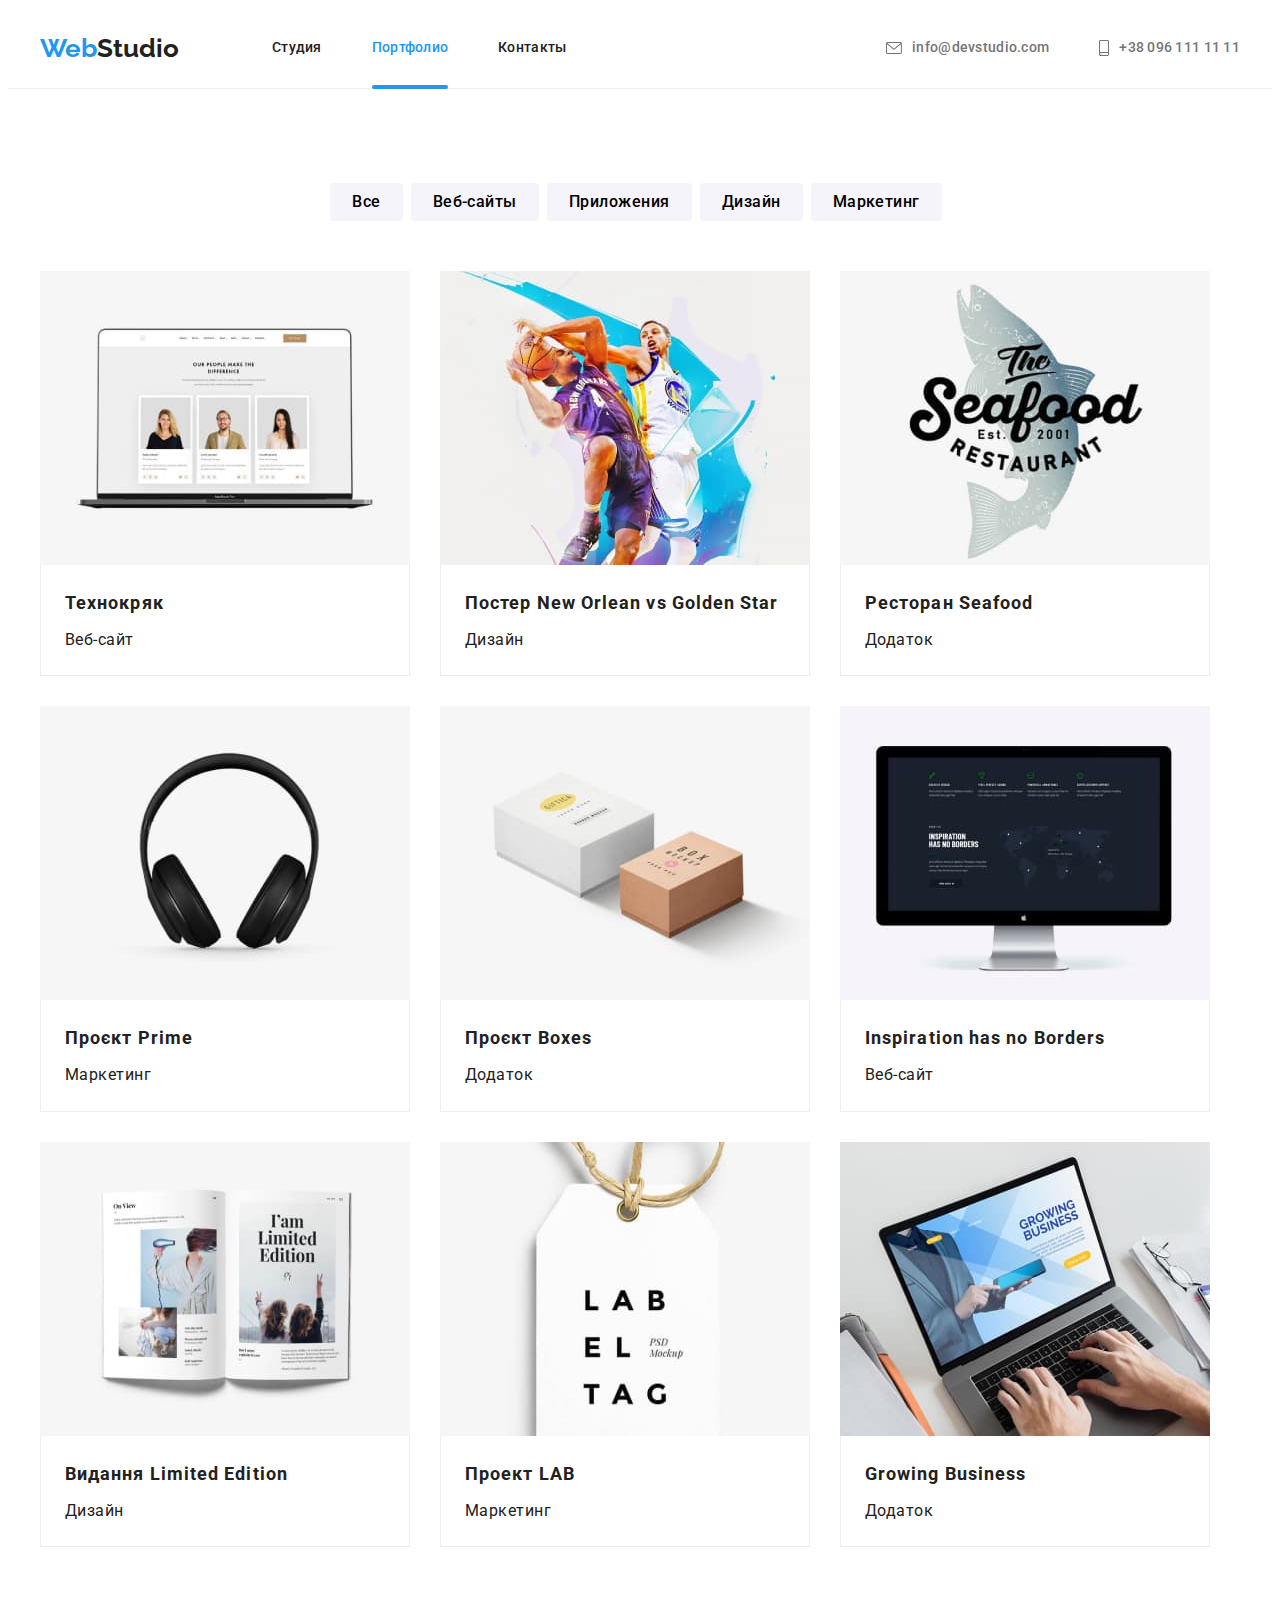
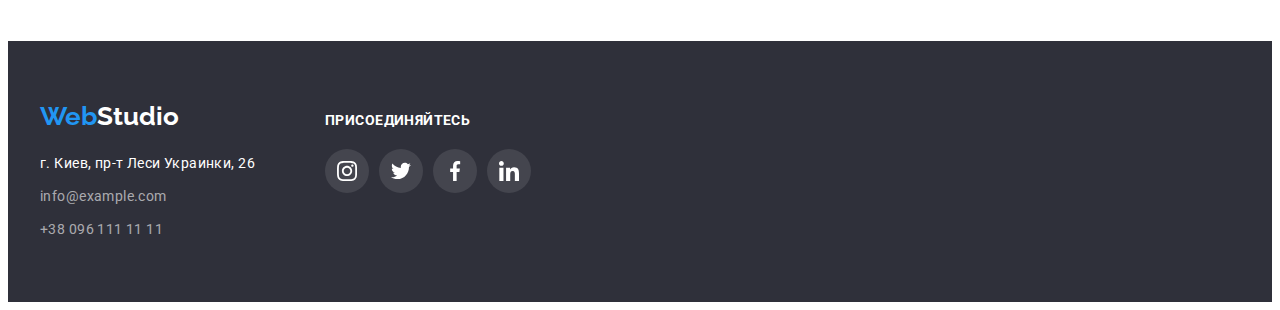
==== portfolio.html @ 3e4b08e8 "homework-5" ====
<!DOCTYPE html>
<html lang="en">
  <head>
    <meta charset="UTF-8" />
    <meta http-equiv="X-UA-Compatible" content="IE=edge" />
    <meta name="viewport" content="width=device-width, initial-scale=1.0" />
    <title>Portfolio</title>

    <link rel="preconnect" href="https://fonts.googleapis.com" />
    <link rel="preconnect" href="https://fonts.gstatic.com" crossorigin />
    <link
      href="https://fonts.googleapis.com/css2?family=Raleway:wght@700&family=Roboto:wght@400;500;700;900&display=swap"
      rel="stylesheet"
    />

    <link rel="stylesheet" href="./css/styles.css" />
  </head>
  <body>
    <header class="head header">
      <div class="container">
        <div class="header-inner">
          <nav class="head-nav">
            <a class="logo-link" href="./index.html"> Web<span>Studio</span> </a>

            <ul class="nav-menu">
              <li class="nav-menu-item"><a class="nav-menu-link" href="./index.html">Студия</a></li>
              <li class="nav-menu-item">
                <a class="nav-menu-link liner" href="./portfolio.html">Портфолио</a>
              </li>
              <li class="nav-menu-item"><a class="nav-menu-link" href="">Контакты</a></li>
            </ul>
          </nav>

          <ul class="contacts">
            <li class="item-contacts icon-header">
                            <a class="address-link" href="info@devstudio.com">
                <svg class="icon-contact mailto" width="16" height="12">
                <use href="./img/icons.svg.svg#icon-mailto"></use>
              </svg>
                info@devstudio.com</a>
            </li>
            <li class="item-contacts icon-header">
                           <a class="address-link" href="+380961111111">
                <svg class="icon-contact tel" width="10" height="16">
                <use href="./img/icons.svg.svg#icon-tel"></use>
              </svg>
                +38 096 111 11 11</a>
            </li>
          </ul>
        </div>
      </div>
    </header>

    <main>
      <section class="section">
        <div class="container">
          <ul class="btn-main-nav">
            <li class="nav-menu-btn"><button class="btn-nav">Все</button></li>
            <li class="nav-menu-btn"><button class="btn-nav">Веб-сайты</button></li>
            <li class="nav-menu-btn"><button class="btn-nav">Приложения</button></li>
            <li class="nav-menu-btn"><button class="btn-nav">Дизайн</button></li>
            <li class="nav-menu-btn"><button class="btn-nav">Маркетинг</button></li>
          </ul>

              <main>
   

          <ul class="projects list">
            <li class="project">
              <a href="" class="project-link">
                <div class="text-block-image">
                  <img
                    class="img text-img"
                    src="./img/img.jpg"
                    alt="laptop"
                    width="370"
                    height="294"
                  />
                  <div class="project-text-block">
                    <p class="project-text">
                      Ресурс пропонує комплексні пропозиції з різним рівнем функціоналу та сервісів.
                      Все це дозволить відвідувачу отримати вичерпні відомості про компанію чи
                      приватну особу.
                    </p>
                  </div>
                </div>
                <div class="down-border">
                  <h2 class="project-name">Технокряк</h2>
                  <p class="project-technology">Веб-сайт</p>
                </div>
              </a>
            </li>
            <li class="project">
              <a href="" class="project-link"
                ><div class="text-block-image">
                  <img
                    class="img"
                    src="./img/img-1.jpg"
                    alt="basketball poster"
                    width="370"
                    height="294"
                  />
                  <div class="project-text-block">
                    <p class="project-text">
                      Ресурс пропонує комплексні пропозиції з різним рівнем функціоналу та сервісів.
                      Все це дозволить відвідувачу отримати вичерпні відомості про компанію чи
                      приватну особу.
                    </p>
                  </div>
                </div>
                <div class="down-border">
                  <h2 class="project-name">Постер New Orlean vs Golden Star</h2>
                  <p class="project-technology">Дизайн</p>
                </div></a
              >
            </li>
            <li class="project">
              <a href="" class="project-link">
                <div class="text-block-image">
                  <img
                    class="img"
                    src="./img/img-2.jpg"
                    alt="fish"
                    width="370"
                    height="294"
                  />
                  <div class="project-text-block">
                    <p class="project-text">
                      Ресурс пропонує комплексні пропозиції з різним рівнем функціоналу та сервісів.
                      Все це дозволить відвідувачу отримати вичерпні відомості про компанію чи
                      приватну особу.
                    </p>
                  </div>
                </div>
                <div class="down-border">
                  <h2 class="project-name">Ресторан Seafood</h2>
                  <p class="project-technology">Додаток</p>
                </div>
              </a>
            </li>
            <li class="project">
              <a href="" class="project-link"
                ><div class="text-block-image">
                  <img
                    class="img"
                    src="./img/img-3.jpg"
                    alt="headphones"
                    width="370"
                    height="294"
                  />
                  <div class="project-text-block">
                    <p class="project-text">
                      Ресурс пропонує комплексні пропозиції з різним рівнем функціоналу та сервісів.
                      Все це дозволить відвідувачу отримати вичерпні відомості про компанію чи
                      приватну особу.
                    </p>
                  </div>
                </div>
                <div class="down-border">
                  <h2 class="project-name">Проєкт Prime</h2>
                  <p class="project-technology">Маркетинг</p>
                </div></a
              >
            </li>
            <li class="project">
              <a href="" class="project-link"
                ><div class="text-block-image">
                  <img
                    class="img"
                    src="./img/img-4.jpg"
                    alt="boxes"
                    width="370"
                    height="294"
                  />
                  <div class="project-text-block">
                    <p class="project-text">
                      Ресурс пропонує комплексні пропозиції з різним рівнем функціоналу та сервісів.
                      Все це дозволить відвідувачу отримати вичерпні відомості про компанію чи
                      приватну особу.
                    </p>
                  </div>
                </div>
                <div class="down-border">
                  <h2 class="project-name">Проєкт Boxes</h2>
                  <p class="project-technology">Додаток</p>
                </div>
              </a>
            </li>
            <li class="project">
              <a href="" class="project-link"
                ><div class="text-block-image">
                  <img
                    class="img"
                    src="./img/img-5.jpg"
                    alt="computer"
                    width="370"
                    height="294"
                  />
                  <div class="project-text-block">
                    <p class="project-text">
                      Ресурс пропонує комплексні пропозиції з різним рівнем функціоналу та сервісів.
                      Все це дозволить відвідувачу отримати вичерпні відомості про компанію чи
                      приватну особу.
                    </p>
                  </div>
                </div>
                <div class="down-border">
                  <h2 class="project-name">Inspiration has no Borders</h2>
                  <p class="project-technology">Веб-сайт</p>
                </div></a
              >
            </li>
            <li class="project">
              <a href="" class="project-link"
                ><div class="text-block-image">
                  <img
                    class="img"
                    src="./img/img-6.jpg"
                    alt="book"
                    width="370"
                    height="294"
                  />
                  <div class="project-text-block">
                    <p class="project-text">
                      Ресурс пропонує комплексні пропозиції з різним рівнем функціоналу та сервісів.
                      Все це дозволить відвідувачу отримати вичерпні відомості про компанію чи
                      приватну особу.
                    </p>
                  </div>
                </div>
                <div class="down-border">
                  <h2 class="project-name">Видання Limited Edition</h2>
                  <p class="project-technology">Дизайн</p>
                </div></a
              >
            </li>
            <li class="project">
              <a href="" class="project-link"
                ><div class="text-block-image">
                  <img
                    class="img"
                    src="./img/img-7.jpg"
                    alt="label"
                    width="370"
                    height="294"
                  />
                  <div class="project-text-block">
                    <p class="project-text">
                      Ресурс пропонує комплексні пропозиції з різним рівнем функціоналу та сервісів.
                      Все це дозволить відвідувачу отримати вичерпні відомості про компанію чи
                      приватну особу.
                    </p>
                  </div>
                </div>
                <div class="down-border">
                  <h2 class="project-name">Проект LAB</h2>
                  <p class="project-technology">Маркетинг</p>
                </div></a
              >
            </li>
            <li class="project">
              <a href="" class="project-link"
                ><div class="text-block-image">
                  <img
                    class="img"
                    src="./img/img-8.jpg"
                    alt="laptop"
                    width="370"
                    height="294"
                  />
                  <div class="project-text-block">
                    <p class="project-text">
                      Ресурс пропонує комплексні пропозиції з різним рівнем функціоналу та сервісів.
                      Все це дозволить відвідувачу отримати вичерпні відомості про компанію чи
                      приватну особу.
                    </p>
                  </div>
                </div>
                <div class="down-border">
                  <h2 class="project-name">Growing Business</h2>
                  <p class="project-technology">Додаток</p>
                </div></a
              >
            </li>
          </ul>
        </div>
      </section>
    </main>

    <footer class="footer">
      <div class="container flex-footer">
        <div class="footer-box">
          <a class="logo-link-footer" href="./index.html"> Web<span>Studio</span> </a>
          <address>
            <ul class="cont-footer">
              <li class="cont-item">
                <a
                  class="address-link-footer"
                  href="https://bit.ly/3pXMvUd"
                  target="_blank"
                  rel="noopener noreferrer"
                >
                  <span>г. Киев, пр-т Леси Украинки, 26</span>
                </a>
              </li>
              <li class="cont-item">
                <a class="address-link-footer" href="info@example.com">info@example.com</a>
              </li>
              <li class="cont-item">
                <a class="address-link-footer" href="tel:+380961111111">+38 096 111 11 11</a>                             
              </li>
            </ul>

            
          </address>
        </div>
        <div class="footer-soc-media">
              <h3 class="title-h3 icon-title">ПРИСОЕДИНЯЙТЕСЬ</h3>
              <ul class="icon-list-footer">
                   <li class="soc-med-item footer-icon-item">
                      <a href="#" class="social-media-link icon-footer">
                        <svg class="footeer-icon" width="20" height="20">
                          <use href="./img/icons.svg.svg#icon-instagram"></use>
                        </svg>
                      </a>
                    </li>
                    <li class="soc-med-item">
                      <a href="#" class="social-media-link icon-footer">
                        <svg class="footeer-icon" width="20" height="20">
                          <use href="./img/icons.svg.svg#icon-twitter"></use>
                        </svg>
                      </a>
                    </li>
                    <li class="soc-med-item">
                      <a href="#" class="social-media-link icon-footer">
                        <svg class="footeer-icon" width="20" height="20">
                          <use href="./img/icons.svg.svg#icon-facebook""></use>
                        </svg>
                      </a>
                    </li>
                    <li class="soc-med-item">
                      <a href="#" class="social-media-link icon-footer">
                        <svg class="footeer-icon" width="20" height="20">
                          <use href="./img/icons.svg.svg#icon-linkedin"></use>
                        </svg>
                      </a>
                    </li>
              </ul>
           
                  </div>
      </div>
    </footer>
  </body>
</html>
---- css/styles.css ----
:root {
  --accent-color: #2196f3;
  --text-color: #212121;
  --font-family-primary: 'Roboto', sans-serif;
  --white-color: #ffffff;
  --color-icon: #afb1b8;
  --cubic-bezier: cubic-bezier(0.4, 0, 0.2, 1);
}

body {
  font-family: 'Roboto';
}

p,
h1,
h2,
h3,
h4,
h5,
h6 {
  margin: 0;
}

ul {
  list-style: none;
  padding: 0;
  margin: 0;
}
.container {
  width: 1200px;
  padding-left: 15px;
  padding-right: 15px;
  margin: 0 auto;
}
.section {
  padding-top: 94px;
  padding-bottom: 94px;
}
.header-inner {
  display: flex;
}
.head-nav {
  display: flex;
  align-items: center;
}
/* logo  */
.logo-link {
  color: var(--accent-color);
  font-family: 'Raleway';
  font-size: 26px;
  font-weight: 700;
  line-height: 1.19;
  text-decoration: none;
  margin-right: 93px;
}
.logo-link > span {
  color: var(--text-color);
  font-family: 'Raleway';
  font-size: 26px;
  font-weight: 700;
  line-height: 1.19;
  text-decoration: none;
}
/* nav menu header */
.nav-menu {
  display: flex;
  align-items: center;
  margin: 0;
}
.nav-menu-item {
  margin-right: 50px;
}
.nav-menu-item:last-child {
  margin-right: 0;
}
.nav-menu-link {
  padding-top: 32px;
  padding-bottom: 32px;

  position: relative;
  display: block;

  color: var(--text-color);
  text-decoration: none;
  font-weight: 500;
  font-size: 14px;
  line-height: 1.14;
  letter-spacing: 0.02em;

  transition: color 250ms var(--cubic-bezier);
}
.nav-menu-link:hover {
  color: var(--accent-color);
  font-weight: 500;
  font-size: 14px;
  line-height: 1.14;
  letter-spacing: 0.02em;
  text-decoration: none;
}
.nav-menu-link:focus {
  color: var(--accent-color);
  font-weight: 500;
  font-size: 14px;
  line-height: 1.14;
  letter-spacing: 0.02em;
  text-decoration: none;
}

.nav-menu-link.liner::after {
  content: '';
  width: 100%;
  height: 4px;
  background: var(--accent-color);
  border-radius: 2px;
  position: absolute;
  display: block;
  left: 0;
  bottom: -1px;
}
.nav-menu-link.liner {
  color: var(--accent-color);
}

.contacts {
  display: flex;
  align-items: center;
  margin-left: auto;
}
.item-contacts {
  margin-right: 50px;
}
.item-contacts:last-child {
  margin-right: 0px;
}
.icon-header {
  display: flex;
  align-items: center;
  gap: 10px;
}
.icon-contact {
  fill: #757575;
}
.address-link {
  color: #757575;
  font-style: normal;
  font-weight: 500;
  font-size: 14px;
  line-height: 1.14;
  letter-spacing: 0.02em;
  text-decoration: none;

  display: flex;
  align-items: center;
  justify-content: center;
  gap: 10px;
}
.address-link:hover {
  color: var(--accent-color);
  font-style: normal;
  font-weight: 500;
  font-size: 14px;
  line-height: 1.14;
  letter-spacing: 0.02em;
  text-decoration: none;
}
.address-link:focus {
  color: var(--accent-color);
  font-style: normal;
  font-weight: 500;
  font-size: 14px;
  line-height: 1.14;
  letter-spacing: 0.02em;
}
.address-link:hover .icon-contact {
  fill: var(--accent-color);
}
.address-link:focus .icon-contact {
  fill: var(--accent-color);
}

/* Hero-section */
.hero-section {
  background-image: linear-gradient(rgba(47, 48, 58, 0.4), rgba(47, 48, 58, 0.4)),
    url(../img/hero-img.jpg);
  min-width: 1200px;
  max-width: 1600px;
  margin: auto;
  padding-top: 200px;
  padding-bottom: 200px;
  margin-top: 0;
  text-align: center;
}
.hero-title {
  color: #ffffff;
  max-width: 696px;
  margin: 0 auto 30px;
  font-family: 'Roboto';
  font-weight: 900;
  font-size: 44px;
  line-height: 1.36;
  letter-spacing: 0.06em;
}
.hero-btn {
  color: #ffffff;
  background-color: var(--accent-color);
  box-shadow: 0px 4px 4px rgba(0, 0, 0, 0.15);
  font-size: 16px;
  font-weight: 700;
  line-height: 1.87;
  letter-spacing: 0.06em;
  border: 0px;
  text-align: center;
  border-radius: 4px;
  padding: 10px 32px 10px 32px;
  cursor: pointer;
}

.title-h2-none {
  display: none;
}

/* Txt-block */
.icon-container {
  max-width: 270px;
  height: 120px;
  display: flex;
  margin-bottom: 30px;
  border-radius: 4px;
  background-color: #f5f4fa;
  justify-content: center;
  align-items: center;
}
.icon-item {
  justify-content: center;
}
.txt-block {
  display: flex;
}
.text-card {
  width: 270px;
  margin-right: 30px;
  color: #757575;
  font-size: 16px;
  font-weight: 400;
  line-height: 1.18;
  letter-spacing: 0.03em;
}

.title-h3 {
  color: var(--text-color);
  font-size: 14px;
  font-weight: 700;
  line-height: 1.14;
  letter-spacing: 0.03em;
  margin-bottom: 10px;
}
.paragraph {
  color: #757575;
  font-size: 14px;
  font-weight: 400;
  line-height: 1.71;
  letter-spacing: 0.03em;
}

/* Чем мы занимаемся */
.works-section {
  padding-top: 0;
}
.section__info-card {
  background-color: #f5f4fa;
}
.section-title {
  color: var(--text-color);
  font-size: 36px;
  font-weight: 700;
  line-height: 1.17;
  letter-spacing: 0.03em;
  text-align: center;

  margin-bottom: 50px;
}
.list-image {
  display: flex;
  margin-top: 30px;
  padding: 0;
}
.item-img {
  margin-right: 30px;
}
.item-img:last-child {
  margin-right: 0;
}
.img {
  display: block;
  min-width: 100%;
  height: auto;
}
.text-work {
  position: absolute;

  display: flex;
  align-items: center;
  justify-content: center;

  bottom: 0;
  left: 0;

  font-weight: 700;
  font-size: 14px;
  line-height: calc(16 / 14);

  letter-spacing: 0.03em;
  text-transform: uppercase;

  color: var(--white-color);

  height: 70px;
  width: 100%;
  background: rgba(47, 48, 58, 0.8);
}
.work-container {
  position: relative;
  display: flex;
  align-items: center;
  justify-content: center;
}

/* Нашаа команда */
.card {
  display: flex;
}
.info__card {
  background-color: #fff;
  margin-right: 30px;
  box-shadow: 0px 1px 3px rgba(0, 0, 0, 0.12), 0px 1px 1px rgba(0, 0, 0, 0.14),
    0px 2px 1px rgba(0, 0, 0, 0.2);
  border-radius: 0px 0px 4px 4px;
  text-align: center;
}
.info__card:last-child {
  margin-right: 0;
}
.txt-container {
  padding: 30px 30px;
}
.txt-card {
  margin-bottom: 16px;
}
.social-media-list {
  display: flex;
  justify-content: center;
  align-items: center;
  gap: 10px;
}
.social-media-link {
  width: 44px;
  height: 44px;
  background-color: var(--white-color);
  border-radius: 50%;

  display: flex;
  align-items: center;
  justify-content: center;
  cursor: pointer;
  fill: #afb1b8;
}
.social-media-link:hover,
.social-media-link:focus {
  background-color: var(--accent-color);
  fill: var(--white-color);
}
.social-media-link:hover .soc-med-icon,
.social-media-link:focus .soc-media-icon {
  fill: var(--white-color);
}
.soc-med-icon {
  fill: carrentColor;
}

/* Постоянные клиенты */
.list-logo {
  display: flex;
  justify-content: center;
  align-items: center;
}
.logo-item {
  margin-right: 30px;
}
.logo-item:last-child {
  margin-right: 0;
}
.icon-logo {
  width: 106px;
  height: 60px;
  fill: #afb1b8;
}
.logo-client {
  display: flex;
  justify-content: center;
  align-items: center;
  gap: 30px;

  width: 170px;
  height: 92px;
  border: 1px solid #afb1b8;
  border-radius: 4px;
}
.logo-client:hover,
.logo-client:focus {
  border: 1px solid var(--accent-color);
}
.logo-client:hover .icon-logo,
.logo-client:focus .icon-logo {
  fill: var(--accent-color);
}

/* footer */
.footer {
  background-color: #2f303a;
  padding-top: 60px;
  padding-bottom: 60px;
}
.logo-link-footer {
  color: var(--accent-color);
  font-family: 'Raleway';
  font-size: 26px;
  font-weight: 700;
  line-height: 1.19;
  text-decoration: none;
  margin-bottom: 20px;
}
.logo-link-footer > span {
  color: #ffffff;
  font-family: 'Raleway';
  font-size: 26px;
  font-weight: 700;
  line-height: 1.19;
  text-decoration: none;
}
.cont-footer {
  margin-top: 20px;
  margin-bottom: 0;
}
.cont-item {
  margin-bottom: 9px;
}
.cont-item:last-child {
  margin-bottom: 0px;
}
.address-link-footer {
  color: rgba(255, 255, 255, 0.6);
  font-style: normal;
  font-size: 14px;
  font-weight: 400;
  line-height: 1.71;
  letter-spacing: 0.03em;
  text-decoration: none;
}
.address-link-footer > span {
  color: #ffffff;
  font-weight: 400;
  font-size: 14px;
  line-height: 1.71;
  letter-spacing: 0.03em;
  text-decoration: none;
}

.icon-footer {
  background: rgba(255, 255, 255, 0.1);
}
.footer-soc-media {
  gap: 10px;
  align-items: baseline;
  margin-left: 70px;
}
.icon-title {
  color: #fff;
  font-size: 14px;
  font-style: normal;
  text-align: center;
  margin-bottom: 20px;
  text-align: left;
}
.footeer-icon {
  fill: var(--white-color);
}
.icon-list-footer {
  display: flex;
  align-items: center;
  justify-content: center;
  gap: 10px;
}
.flex-footer {
  display: flex;
  align-items: baseline;
}

/* Portfolio.html */
.header {
  display: flex;
  border-bottom: 1px solid #ececec;
}
.btn-main-nav {
  display: flex;
  align-items: center;
  justify-content: center;
  margin-bottom: 50px;
  margin-right: 8px;
}
.btn-main-nav:last-child {
  margin-right: 0;
}
.nav-menu-btn {
  margin-right: 8px;
}
.nav-menu-btn:last-child {
  margin-right: 0;
}
.btn-nav {
  font-family: var(--font-family-primary);
  background-color: #f5f4fa;
  padding: 6px 22px;
  font-size: 16px;
  font-weight: 500;
  line-height: 1.62;
  letter-spacing: 0.03em;
  border-radius: 4px;
  border: none;
}
.btn-nav:hover {
  color: #ffffff;
  background-color: var(--accent-color);
  font-weight: 500;
  font-size: 16px;
  line-height: 1.62;
  letter-spacing: 0.03em;
  box-shadow: 0px 3px 1px rgba(0, 0, 0, 0.1), 0px 1px 2px rgba(0, 0, 0, 0.08),
    0px 2px 2px rgba(0, 0, 0, 0.12);
  border-radius: 4px;
}
.btn-nav:focus {
  color: #ffffff;
  background-color: var(--accent-color);
  font-weight: 500;
  font-size: 16px;
  line-height: 1.62;
  letter-spacing: 0.03em;
  box-shadow: 0px 3px 1px rgba(0, 0, 0, 0.1), 0px 1px 2px rgba(0, 0, 0, 0.08),
    0px 2px 2px rgba(0, 0, 0, 0.12);
  border-radius: 4px;
}
.projects.list {
  display: flex;
  flex-wrap: wrap;
}
.project {
  width: 370px;
  margin-right: 30px;
  margin-bottom: 30px;
}
.project-link {
  text-decoration: none;
  display: block;
  transition: box-shadow 250ms var(--cubic-bezier);
}
.project-link:hover,
.project-link:focus {
  box-shadow: 0px 1px 1px rgba(0, 0, 0, 0.12), 0px 4px 4px rgba(0, 0, 0, 0.06),
    1px 4px 6px rgba(0, 0, 0, 0.16);
}
.text-block-image {
  position: relative;
  overflow: hidden;
}
.project-text-block {
  display: flex;
  position: absolute;
  background-color: rgba(33, 150, 243, 0.9);
  color: #fff;
  top: 0;
  left: 0;
  align-items: center;
  justify-content: center;
  width: 100%;
  height: 294px;
  transform: translateY(101%);
  transition: transform 250ms var(--cubic-bezier);
}
.project-text {
  max-width: 322px;

  font-size: 18px;
  line-height: calc(28 / 18);

  letter-spacing: 0.03em;

  color: var(--primary-white-color);
}
.project-link:hover .project-text-block,
.project-link:focus .project-text-block {
  transform: translateY(0);
}
.down-border {
  border-bottom: 1px solid #eeeeee;
  border-right: 1px solid #eeeeee;
  border-left: 1px solid #eeeeee;

  padding-top: 20px;
  padding-left: 24px;
  padding-bottom: 20px;
  padding-right: 24px;

  text-decoration: none;
}
.project:nth-child(3n) {
  margin-right: 0px;
}
.project:nth-last-child(-n + 3) {
  margin-bottom: 0px;
}
.project-name {
  color: var(--text-color);
  text-decoration: none;

  font-size: 18px;
  line-height: 2;

  letter-spacing: 0.06em;
}
.project-technology {
  text-decoration: none;
  margin-top: 4px;
  font-size: 16px;
  line-height: 1.9;
  letter-spacing: 0.03em;
  color: var(--text-color);
}

/* modal */
.backdrop {
  position: fixed;
  top: 0;
  left: 0;
  width: 100%;
  height: 100%;
  background-color: rgba(0, 0, 0, 0.2);
  opacity: 1;
  transition: opacity 250ms var(--cubic-bezier), visibility 250ms var(--cubic-bezier);
}
.backdrop.is-hidden {
  visibility: hidden;
  opacity: 0;
  pointer-events: none;
}
.backdrop.is-hidden .modal {
  transform: translate(-50%, -50%) scale(1.2);
}
.modal {
  position: absolute;
  top: 50%;
  left: 50%;
  display: flex;
  justify-content: flex-end;
  align-items: flex-start;
  width: 528px;
  height: 581px;
  background: var(--white-color);
  box-shadow: 0px 1px 3px rgba(0, 0, 0, 0.12), 0px 1px 1px rgba(0, 0, 0, 0.14),
    0px 2px 1px rgba(0, 0, 0, 0.2);
  border-radius: 4px;
  transform: translate(-50%, -50%) scale(1);
  transition: transform 250ms var(--cubic-bezier);
}

.modal-button-close {
  display: flex;

  justify-content: center;
  align-items: center;

  width: 30px;
  height: 30px;

  background: #ffffff;
  border: 1px solid rgba(0, 0, 0, 0.1);
  border-radius: 50%;

  padding: 0;
  margin-right: 8px;
  margin-top: 8px;

  cursor: pointer;
}
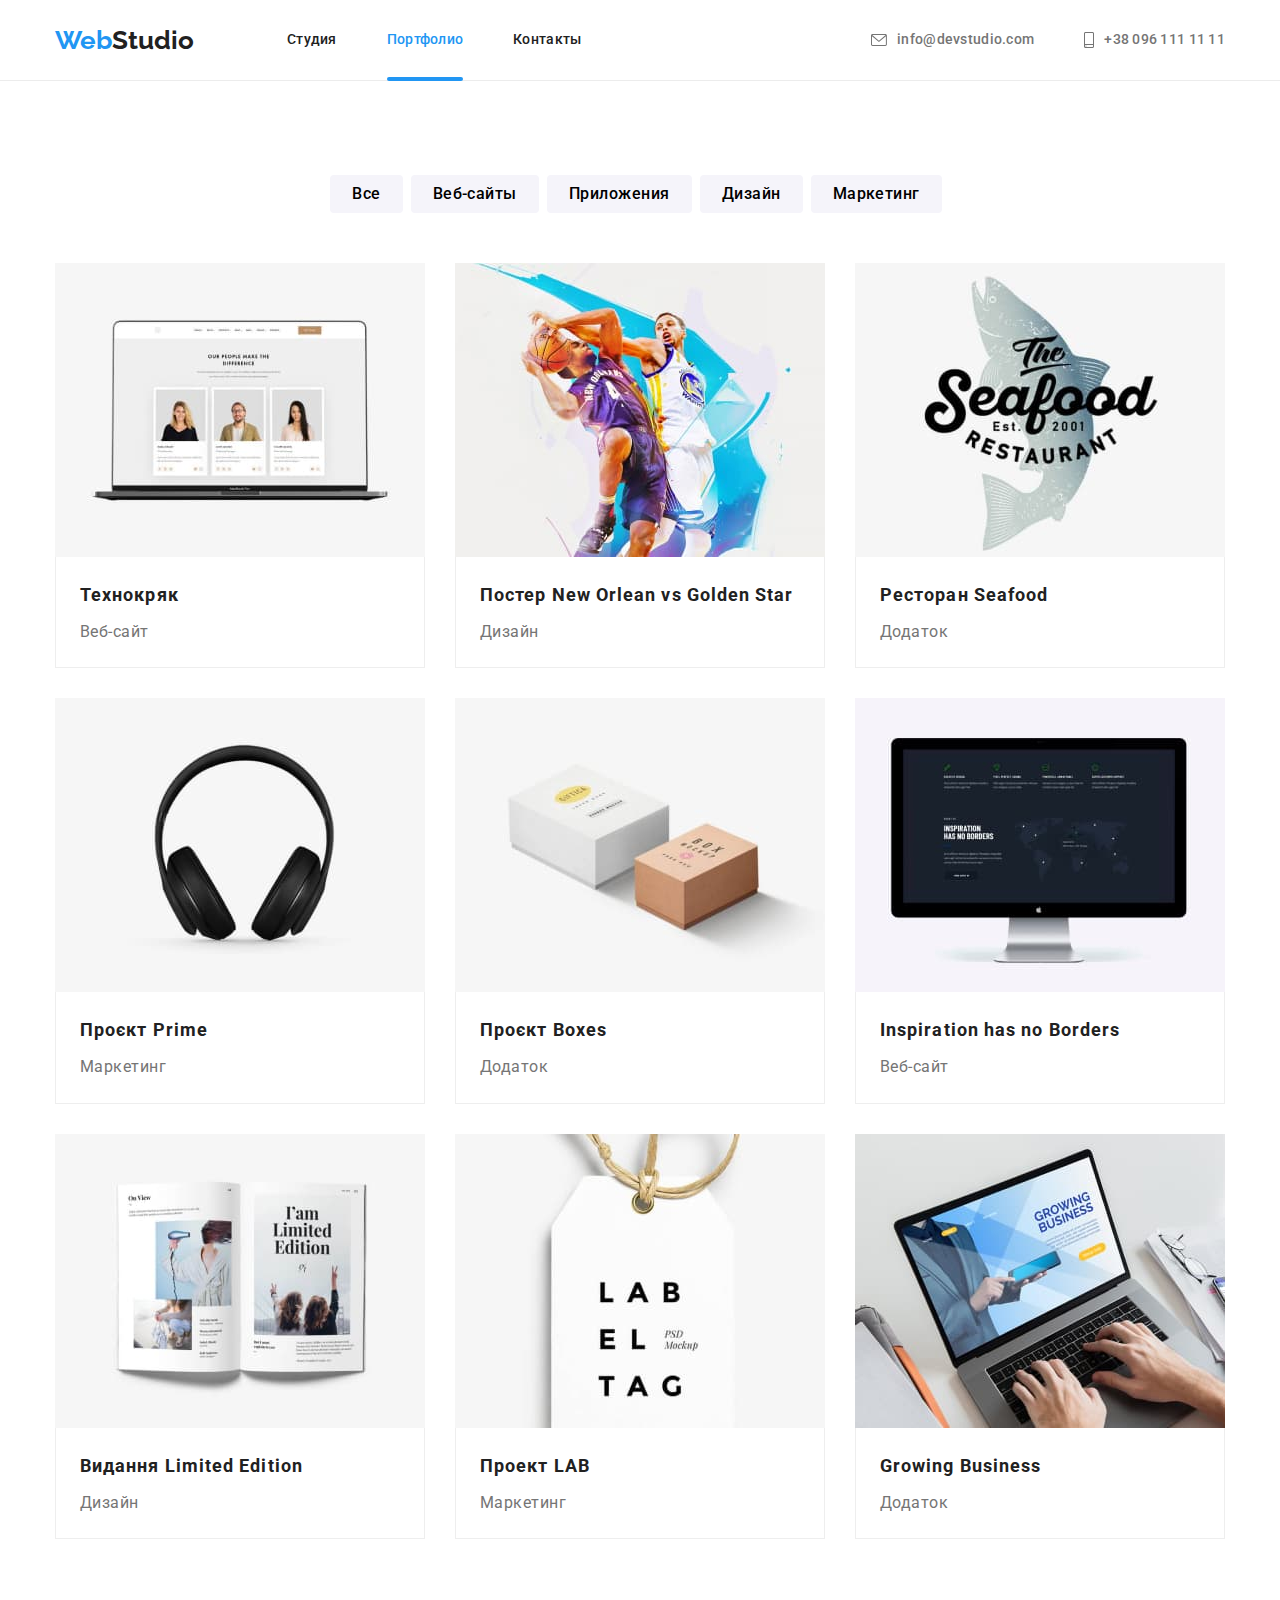
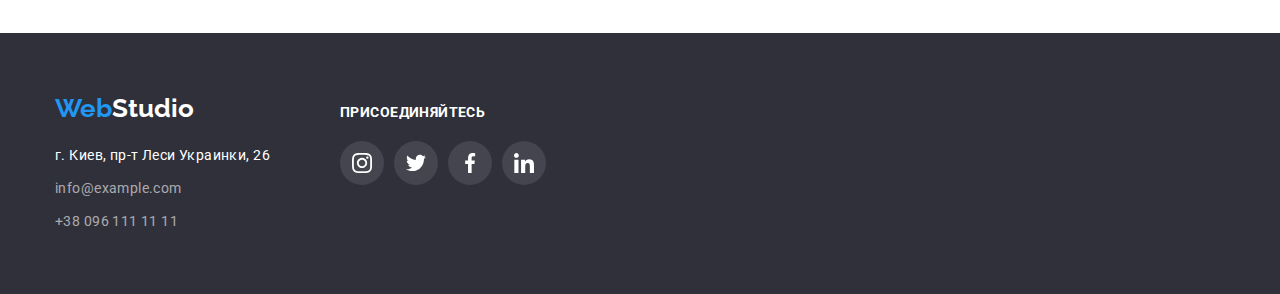
==== commit 269db2ef: "corrected style" ====
--- a/portfolio.html
+++ b/portfolio.html
@@ -13,6 +13,10 @@
       rel="stylesheet"
     />
 
+    <link
+      rel="stylesheet"
+      href="https://cdnjs.cloudflare.com/ajax/libs/modern-normalize/1.0.0/modern-normalize.min.css "
+    />
     <link rel="stylesheet" href="./css/styles.css" />
   </head>
   <body>
--- a/css/styles.css
+++ b/css/styles.css
@@ -153,6 +153,7 @@
   align-items: center;
   justify-content: center;
   gap: 10px;
+  transition: border 250ms var(--cubic-bezier);
 }
 .address-link:hover {
   color: var(--accent-color);
@@ -235,6 +236,7 @@
 }
 .txt-block {
   display: flex;
+  margin-right: -30px;
 }
 .text-card {
   width: 270px;
@@ -345,6 +347,11 @@
 }
 .txt-card {
   margin-bottom: 16px;
+  color: #757575;
+  font-size: 16px;
+  font-weight: 400;
+  line-height: 1.18;
+  letter-spacing: 0.03em;
 }
 .social-media-list {
   display: flex;
@@ -363,6 +370,7 @@
   justify-content: center;
   cursor: pointer;
   fill: #afb1b8;
+  transition: background-color 250ms var(--cubic-bezier);
 }
 .social-media-link:hover,
 .social-media-link:focus {
@@ -393,6 +401,7 @@
   width: 106px;
   height: 60px;
   fill: #afb1b8;
+  transition: fill 250ms var(--cubic-bezier);
 }
 .logo-client {
   display: flex;
@@ -404,6 +413,7 @@
   height: 92px;
   border: 1px solid #afb1b8;
   border-radius: 4px;
+  transition: border 250ms var(--cubic-bezier);
 }
 .logo-client:hover,
 .logo-client:focus {
@@ -526,7 +536,11 @@
   letter-spacing: 0.03em;
   border-radius: 4px;
   border: none;
-}
+  transition: color 250ms var(--cubic-bezier), background-color 250ms var(--cubic-bezier),
+    box-shadow 250ms var(--cubic-bezier);
+  cursor: pointer;
+}
+
 .btn-nav:hover {
   color: #ffffff;
   background-color: var(--accent-color);
@@ -633,7 +647,7 @@
   font-size: 16px;
   line-height: 1.9;
   letter-spacing: 0.03em;
-  color: var(--text-color);
+  color: #757575;
 }
 
 /* modal */
